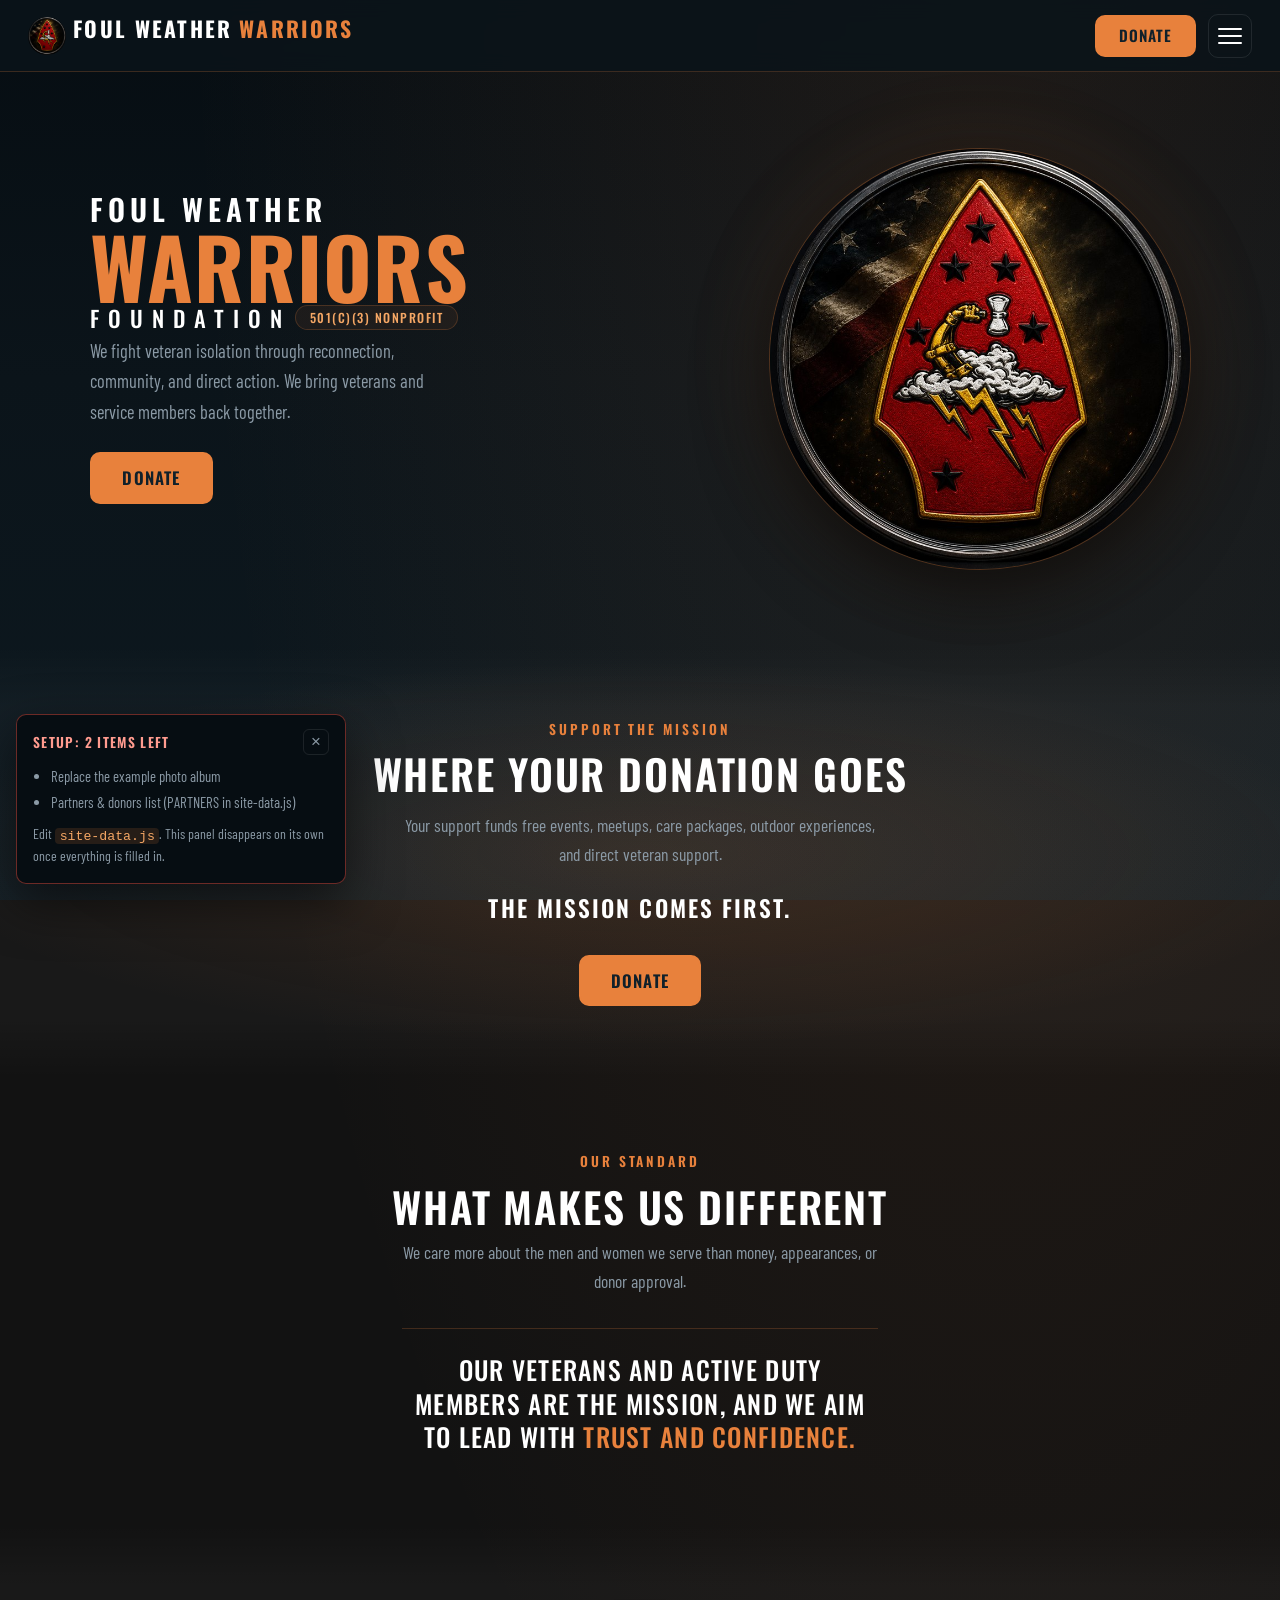
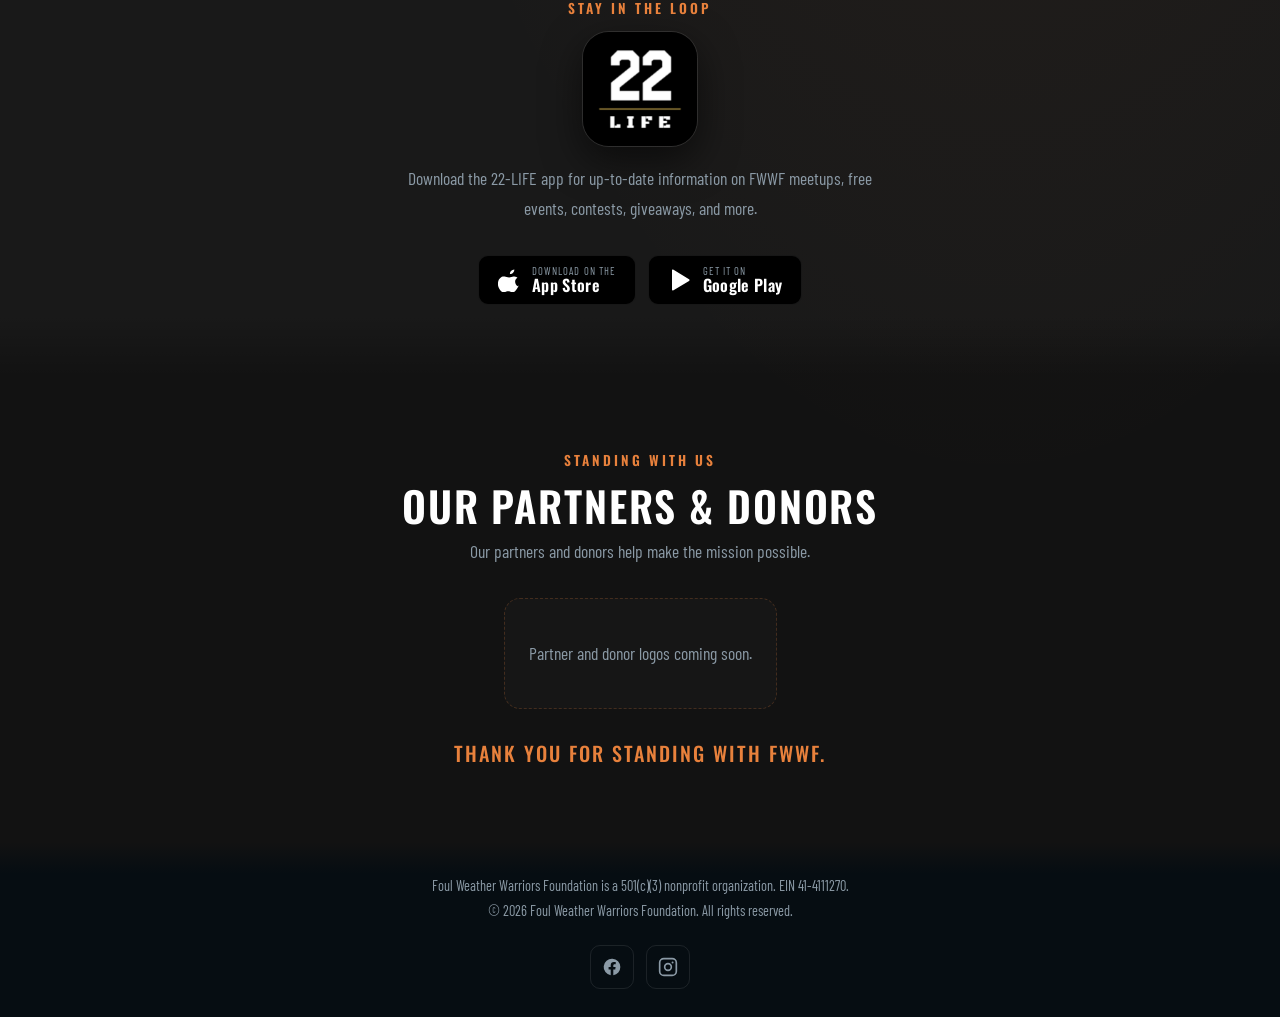
==== index.html @ 405a48e4 "Initial commit: Foul Weather Warriors Foundation website Static site (no build step, no dependencies" ====
<!DOCTYPE html>
<html lang="en">
<head>
<meta charset="utf-8" />
<meta name="viewport" content="width=device-width, initial-scale=1" />
<title>Foul Weather Warriors Foundation — We Fight Isolation</title>
<meta name="description" content="Foul Weather Warriors Foundation is a 501(c)(3) fighting veteran suicide by fighting isolation — reconnection, community, and direct action for veterans and service members." />
<meta name="theme-color" content="#e8813c" />
<link rel="icon" href="images/logo-mark.png" type="image/png" />
<link rel="apple-touch-icon" href="images/logo-mark.png" />

<!-- Social sharing. TODO: replace the URL and image once the domain is live. -->
<meta property="og:type" content="website" />
<meta property="og:site_name" content="Foul Weather Warriors" />
<meta property="og:title" content="Foul Weather Warriors Foundation" />
<meta property="og:description" content="We fight veteran suicide by fighting isolation. Through reconnection, community, and direct action, we bring veterans and service members back together." />
<!-- TODO: once you have a domain, make this an absolute URL
     (e.g. https://yourdomain.org/images/og-card.jpg) — Facebook ignores relative paths -->
<meta property="og:image" content="images/og-card.jpg" />
<meta name="twitter:card" content="summary_large_image" />

<link rel="preconnect" href="https://fonts.googleapis.com" />
<link rel="preconnect" href="https://fonts.gstatic.com" crossorigin />
<link href="https://fonts.googleapis.com/css2?family=Oswald:wght@500;600;700&family=Barlow+Condensed:wght@400;500;600&display=swap" rel="stylesheet" />
<link rel="stylesheet" href="styles.css" />
</head>

<body>
<a class="skip-link" href="#main">Skip to content</a>

<!-- ============================ NAV ============================ -->
<nav class="site-nav">
  <a class="logo" href="index.html">
    <img class="logo-mark" src="images/logo-mark.png" alt="" width="128" height="128" />
    <span class="logo-text"><span>Foul Weather</span> <b>Warriors</b></span>
  </a>
  <div class="nav-right">
    <a class="btn btn-primary" href="#donate" data-donate>Donate</a>
    <button class="hamburger" id="nav-toggle" aria-label="Open menu" aria-expanded="false" aria-controls="drawer">
      <span></span><span></span><span></span>
    </button>
  </div>
</nav>

<!-- ============================ DRAWER ============================ -->
<div class="nav-overlay" id="nav-overlay"></div>

<aside class="drawer" id="drawer" aria-label="Site menu">
  <div class="drawer-head">
    <span>Menu</span>
    <button class="drawer-close" id="drawer-close" aria-label="Close menu">&times;</button>
  </div>

  <nav class="drawer-links" aria-label="Main">
    <a href="index.html" aria-current="page">Home</a>
    <a href="#different">What Makes Us Different</a>
    <a href="gallery.html">Meetup Photos</a>
    <a href="#app">22-LIFE App</a>
    <a href="#partners">Partners</a>
    <a href="#donate">Donate</a>
  </nav>

  <div class="drawer-cta">
    <a class="btn btn-ghost" href="#donate" data-donate>Support the Mission</a>
  </div>

  <div class="drawer-foot">
    <div class="socials" data-socials></div>
  </div>
</aside>

<main id="main">

  <!-- ============================ HERO ============================ -->
  <header class="hero">
    <div class="hero-inner">
      <div class="hero-copy">
        <h1 class="hero-wordmark">
          <span class="hw-top">Foul Weather</span>
          <span class="hw-main">Warriors</span>
          <span class="hw-sub">
            <span class="hw-sub-text">Foundation</span>
            <span class="badge">501(c)(3) Nonprofit</span>
          </span>
        </h1>
        <p class="hero-sub">
          We fight veteran isolation through reconnection, community, and direct action.
          We bring veterans and service members back together.
        </p>
        <div class="hero-actions">
          <a class="btn btn-primary btn-lg" href="#donate" data-donate>Donate</a>
        </div>
      </div>
      <div class="hero-visual hero-visual--logo">
        <img src="images/logo.jpg" alt="Foul Weather Warriors Foundation emblem" width="760" height="760" loading="eager" />
      </div>
    </div>
  </header>



  <!-- ============================ DONATE ============================ -->
  <section class="band band--tint donate-band" id="donate">
    <div class="wrap wrap--narrow center">
      <p class="eyebrow">Support the mission</p>
      <h2 class="section-title">Where your donation goes</h2>
      <p class="section-intro">
        Your support funds free events, meetups, care packages, outdoor experiences,
        and direct veteran support.
      </p>
      <p class="donate-line">The mission comes first.</p>
      <!-- To embed a real donation form (Givebutter, Zeffy, Stripe), paste their
           embed code directly below this comment and keep the button as a fallback.
           The href here is used until CONFIG.donateUrl is set in site-data.js. -->
      <a class="btn btn-primary btn-lg" href="#donate" data-donate>Donate</a>
    </div>
  </section>

  <!-- ============================ WHAT MAKES US DIFFERENT ============================ -->
  <section class="band" id="different">
    <div class="wrap wrap--narrow center">
      <p class="eyebrow">Our standard</p>
      <h2 class="section-title">What makes us different</h2>
      <p class="section-intro">
        We care more about the men and women we serve than money, appearances,
        or donor approval.
      </p>
      <p class="pledge">
        Our veterans and active duty members are the mission, and we aim to lead
        with <em>trust and confidence.</em>
      </p>
    </div>
  </section>




  <!-- ============================ 22-LIFE APP ============================ -->
  <section class="band band--tint" id="app">
    <div class="wrap wrap--narrow center">
      <p class="eyebrow">Stay in the loop</p>
      <!-- The heading is the app icon itself; the alt text keeps it a real
           heading for screen readers and search engines. -->
      <h2 class="section-title app-logo-heading">
        <img src="images/22life-app-icon.png" alt="22-LIFE" width="320" height="320" />
      </h2>
      <p class="section-intro">
        Download the 22-LIFE app for up-to-date information on FWWF meetups, free events,
        contests, giveaways, and more.
      </p>
      <div class="app-badges">
        <a class="app-badge" href="https://apps.apple.com/us/app/id6776245159"
           target="_blank" rel="noopener" aria-label="Download 22-LIFE on the App Store">
          <svg viewBox="0 0 24 24" fill="currentColor" aria-hidden="true"><path d="M16.365 1.43c0 1.14-.417 2.2-1.11 3.02-.836.99-2.2 1.75-3.32 1.66-.13-1.11.42-2.28 1.09-3.02.75-.83 2.06-1.46 3.34-1.66zM20.79 17.2c-.61 1.4-.9 2.02-1.68 3.26-1.09 1.72-2.62 3.86-4.52 3.88-1.69.02-2.12-1.1-4.41-1.09-2.29.01-2.77 1.11-4.46 1.09-1.9-.02-3.35-1.95-4.44-3.67C-1.05 17.5-.35 11.36 2.85 9.4c1.35-.83 2.79-.86 3.85-.86 1.11 0 2.61.94 4.43.94 1.77 0 2.85-.94 4.43-.94.94 0 2.55.11 3.9 1.17-3.42 1.87-2.86 6.75.33 8.49z"/></svg>
          <span><small>Download on the</small><strong>App Store</strong></span>
        </a>
        <a class="app-badge" href="https://play.google.com/store/apps/details?id=com.life22.app"
           target="_blank" rel="noopener" aria-label="Get 22-LIFE on Google Play">
          <svg viewBox="0 0 24 24" fill="currentColor" aria-hidden="true"><path d="M4 2.5v19a1 1 0 0 0 1.53.85l15.5-9.35a1 1 0 0 0 0-1.7L5.53 1.65A1 1 0 0 0 4 2.5z"/></svg>
          <span><small>Get it on</small><strong>Google Play</strong></span>
        </a>
      </div>
    </div>
  </section>

  <!-- ============================ PARTNERS & DONORS ============================ -->
  <section class="band" id="partners">
    <div class="wrap center">
      <p class="eyebrow">Standing with us</p>
      <h2 class="section-title">Our partners &amp; donors</h2>
      <p class="section-intro">
        Our partners and donors help make the mission possible.
      </p>
      <div id="partners-grid" class="partner-grid"></div>
      <p class="partners-thanks">Thank you for standing with FWWF.</p>
    </div>
  </section>




</main>

<!-- ============================ FOOTER ============================ -->
<footer class="site-footer">
  <div class="wrap">
    <p class="footer-legal">
      Foul Weather Warriors Foundation is a 501(c)(3) nonprofit organization. EIN <span data-ein></span>.<br />
      &copy; <span data-year></span> Foul Weather Warriors Foundation. All rights reserved.
    </p>

    <div class="socials" data-socials></div>
  </div>
</footer>


<script src="site-data.js"></script>
<script src="script.js"></script>
</body>
</html>
---- styles.css ----
/* ============================================================================
   FOUL WEATHER WARRIORS
   Single stylesheet for index.html and gallery.html
   ----------------------------------------------------------------------------
   1.  Tokens              8.  Events
   2.  Reset & base        9.  Gallery + lightbox
   3.  Layout utilities    10. Donate
   4.  Buttons             11. Contact
   5.  Nav + drawer        12. Crisis strip
   6.  Hero                13. Footer
   7.  Section bits        14. Responsive + reduced motion
   ========================================================================== */


/* ---------------------------------------------------------------- 1. Tokens */
:root {
  --bg:         #0b141a;   /* storm slate — page base */
  --bg-deep:    #060d12;   /* darkest gradient stop */
  --surface:    #12202a;   /* cards */
  --surface-2:  #0e1a22;   /* alternating section bands */
  --surface-3:  #16262f;   /* raised / hover */

  --accent:     #e8813c;   /* signal orange */
  --accent-lt:  #f5a765;
  --accent-dk:  #b85f22;

  --text:       #ffffff;
  --muted:      #8b9aa6;
  --border:     rgba(232, 129, 60, 0.22);
  --border-soft:rgba(255, 255, 255, 0.09);
  --danger:     #d1483a;

  /* Section tint that fades in and out at its own edges, so a band never
     steps hard against the body gradient behind it. */
  --tint-soft: linear-gradient(180deg,
                 rgba(255, 255, 255, 0)     0%,
                 rgba(255, 255, 255, 0.032) 14%,
                 rgba(255, 255, 255, 0.032) 86%,
                 rgba(255, 255, 255, 0)     100%);

  --radius:     10px;
  --radius-lg:  16px;
  --shadow:     0 18px 50px rgba(0, 0, 0, 0.55);

  --wrap:       1100px;
  --pad-x:      1.5rem;
  --band-y:     clamp(2.75rem, 6vw, 4.5rem);

  --font-display: 'Oswald', 'Arial Narrow', system-ui, sans-serif;
  --font-body:    'Barlow Condensed', 'Segoe UI', system-ui, sans-serif;
}


/* ------------------------------------------------------- 2. Reset and base */
*, *::before, *::after { box-sizing: border-box; }

html {
  scroll-behavior: smooth;
  color-scheme: dark;
  /* keeps anchored sections clear of the sticky nav */
  scroll-padding-top: 5rem;
}

body {
  margin: 0;
  /* sticky footer: short pages still push the footer to the bottom */
  display: flex;
  flex-direction: column;
  min-height: 100vh;
  font-family: var(--font-body);
  font-size: 1.075rem;
  font-weight: 400;
  line-height: 1.65;
  color: var(--text);
  background:
    radial-gradient(ellipse at 78% -8%, rgba(232, 129, 60, 0.11), transparent 58%),
    linear-gradient(180deg, var(--bg-deep) 0%, var(--bg) 42%, #0d1920 100%) fixed;
  -webkit-font-smoothing: antialiased;
}

body.nav-open { overflow: hidden; }

main { flex: 1 0 auto; }

h1, h2, h3, h4 {
  font-family: var(--font-display);
  font-weight: 600;
  text-transform: uppercase;
  line-height: 1.08;
  letter-spacing: 0.03em;
  margin: 0 0 0.75rem;
}

p { margin: 0 0 1rem; }
p:last-child { margin-bottom: 0; }

a { color: var(--accent); text-decoration: none; transition: color 0.18s; }
a:hover { color: var(--accent-lt); }

/* height:auto is required — without it the width/height attributes on <img>
   win over the CSS width and the image renders letterboxed in an oversized box. */
img { max-width: 100%; height: auto; display: block; }

ul { margin: 0; padding: 0; list-style: none; }

:focus-visible {
  outline: 3px solid var(--accent-lt);
  outline-offset: 3px;
  border-radius: 4px;
}

.skip-link {
  position: absolute;
  left: -9999px;
  top: 0;
  z-index: 200;
  padding: 0.7rem 1.2rem;
  background: var(--accent);
  color: #10202a;
  font-family: var(--font-display);
  font-weight: 600;
  text-transform: uppercase;
  letter-spacing: 0.06em;
}
.skip-link:focus { left: 0.5rem; top: 0.5rem; color: #10202a; }

.sr-only {
  position: absolute;
  width: 1px; height: 1px;
  padding: 0; margin: -1px;
  overflow: hidden;
  clip: rect(0 0 0 0);
  white-space: nowrap;
  border: 0;
}


/* -------------------------------------------------- 3. Layout utilities */
.band {
  padding: var(--band-y) var(--pad-x);
}
.band--tint { background: var(--tint-soft); }

.wrap { max-width: var(--wrap); margin: 0 auto; }
.wrap--narrow { max-width: 760px; }

.eyebrow {
  font-family: var(--font-display);
  font-size: 0.85rem;
  font-weight: 600;
  text-transform: uppercase;
  letter-spacing: 0.22em;
  color: var(--accent);
  margin: 0 0 0.7rem;
}

.section-title {
  font-size: clamp(1.75rem, 4vw, 2.6rem);
  letter-spacing: 0.045em;
  margin-bottom: 0.6rem;
}

.section-intro {
  color: var(--muted);
  font-size: 1.1rem;
  max-width: 60ch;
  margin-bottom: 2rem;
}

.center { text-align: center; }
.center .section-intro { margin-left: auto; margin-right: auto; }


.card {
  background: var(--surface);
  border: 1px solid var(--border);
  border-radius: var(--radius-lg);
  padding: 1.7rem;
  transition: transform 0.18s ease, border-color 0.18s ease, background 0.18s ease;
}
.card h3 {
  font-size: 1.25rem;
  letter-spacing: 0.05em;
  color: var(--text);
}
.card p { color: var(--muted); margin: 0; }
.card--lift:hover,
.card--lift:focus-within {
  transform: translateY(-3px);
  border-color: rgba(232, 129, 60, 0.55);
  background: var(--surface-3);
}

/* Visible flag for any unfilled TODO in site-data.js */
.todo-flag {
  display: inline-block;
  padding: 0.1em 0.55em;
  border: 1px dashed var(--danger);
  border-radius: 4px;
  background: rgba(209, 72, 58, 0.14);
  color: #ff9b8f;
  font-family: var(--font-display);
  font-size: 0.8em;
  font-weight: 600;
  letter-spacing: 0.08em;
  text-transform: uppercase;
}


/* -------------------------------------------------------------- 4. Buttons */
.btn {
  display: inline-flex;
  align-items: center;
  justify-content: center;
  gap: 0.5rem;
  padding: 0.62rem 1.35rem;
  border: 2px solid transparent;
  border-radius: var(--radius);
  font-family: var(--font-display);
  font-size: 0.95rem;
  font-weight: 600;
  text-transform: uppercase;
  letter-spacing: 0.07em;
  line-height: 1.2;
  cursor: pointer;
  transition: transform 0.15s, background 0.18s, color 0.18s, border-color 0.18s;
  white-space: nowrap;
}

.btn-primary { background: var(--accent); border-color: var(--accent); color: #10202a; }
.btn-primary:hover { background: var(--accent-lt); border-color: var(--accent-lt); color: #10202a; transform: translateY(-1px); }

.btn-ghost { background: transparent; border-color: var(--accent); color: var(--accent); }
.btn-ghost:hover { background: var(--accent); color: #10202a; transform: translateY(-1px); }

.btn-quiet { background: transparent; border-color: var(--border-soft); color: var(--text); }
.btn-quiet:hover { border-color: var(--accent); color: var(--accent); }

.btn-lg { padding: 0.85rem 1.9rem; font-size: 1.05rem; }


/* -------------------------------------------------------- 5. Nav + drawer */
.site-nav {
  position: sticky;
  top: 0;
  z-index: 60;
  display: flex;
  align-items: center;
  justify-content: space-between;
  gap: 1rem;
  padding: 0.85rem clamp(1rem, 3vw, 1.75rem);
  background: rgba(11, 20, 26, 0.88);
  backdrop-filter: blur(10px);
  -webkit-backdrop-filter: blur(10px);
  border-bottom: 1px solid var(--border);
}

.logo {
  display: flex;
  align-items: baseline;
  gap: 0.45rem;
  min-width: 0;              /* lets the nav shrink instead of overflowing */
  font-family: var(--font-display);
  font-size: clamp(1.05rem, 2.6vw, 1.35rem);
  font-weight: 700;
  text-transform: uppercase;
  letter-spacing: 0.1em;
  line-height: 1.05;
  color: var(--text);
}
.logo:hover { color: var(--text); }
.logo-text { display: flex; align-items: baseline; gap: 0.45rem; min-width: 0; }
.logo-text span { white-space: nowrap; }
.logo b { color: var(--accent); font-weight: 700; white-space: nowrap; }

/* The emblem is a round coin on an opaque dark square — clipping to a circle
   drops the corners so it sits cleanly on the nav bar. */
.logo-mark {
  width: 38px;
  height: 38px;
  flex: none;
  border-radius: 50%;
  align-self: center;
}

.nav-right { display: flex; align-items: center; gap: 0.75rem; flex: none; }

.hamburger {
  display: flex;
  flex-direction: column;
  justify-content: center;
  gap: 5px;
  width: 44px;
  height: 44px;
  padding: 0 9px;
  background: none;
  border: 1px solid var(--border-soft);
  border-radius: var(--radius);
  cursor: pointer;
  transition: border-color 0.18s;
}
.hamburger:hover { border-color: var(--accent); }
.hamburger span {
  display: block;
  width: 100%;
  height: 2px;
  background: var(--text);
  border-radius: 2px;
  transition: transform 0.25s, opacity 0.2s, background 0.2s;
}
.hamburger:hover span { background: var(--accent); }
.hamburger[aria-expanded="true"] span:nth-child(1) { transform: translateY(7px) rotate(45deg); }
.hamburger[aria-expanded="true"] span:nth-child(2) { opacity: 0; }
.hamburger[aria-expanded="true"] span:nth-child(3) { transform: translateY(-7px) rotate(-45deg); }

/* visibility flips instantly on open (0s, no delay) so the panel is focusable
   right away, and is delayed on close so the fade/slide can finish first.
   Transitioning visibility over a duration instead makes .focus() a no-op. */
.nav-overlay {
  position: fixed;
  inset: 0;
  z-index: 90;
  background: rgba(0, 0, 0, 0.6);
  opacity: 0;
  visibility: hidden;
  transition: opacity 0.28s, visibility 0s 0.28s;
}
.nav-overlay.open {
  opacity: 1;
  visibility: visible;
  transition: opacity 0.28s, visibility 0s 0s;
}

.drawer {
  position: fixed;
  top: 0;
  right: 0;
  z-index: 100;
  display: flex;
  flex-direction: column;
  width: min(300px, 84vw);
  height: 100%;
  padding: 1.5rem 1.5rem 2rem;
  background: var(--bg-deep);
  border-left: 1px solid var(--border);
  box-shadow: var(--shadow);
  transform: translateX(100%);
  visibility: hidden;
  transition: transform 0.3s ease, visibility 0s 0.3s;
  overflow-y: auto;
}
.drawer.open {
  transform: translateX(0);
  visibility: visible;
  transition: transform 0.3s ease, visibility 0s 0s;
}

.drawer-head {
  display: flex;
  align-items: center;
  justify-content: space-between;
  padding-bottom: 1.1rem;
  margin-bottom: 1.25rem;
  border-bottom: 1px solid var(--border-soft);
}
.drawer-head span {
  font-family: var(--font-display);
  font-size: 0.8rem;
  font-weight: 600;
  text-transform: uppercase;
  letter-spacing: 0.2em;
  color: var(--muted);
}

.drawer-close {
  width: 36px;
  height: 36px;
  background: none;
  border: 1px solid var(--border-soft);
  border-radius: var(--radius);
  color: var(--text);
  font-size: 1.3rem;
  line-height: 1;
  cursor: pointer;
  transition: border-color 0.18s, color 0.18s;
}
.drawer-close:hover { border-color: var(--accent); color: var(--accent); }

.drawer-links { display: flex; flex-direction: column; gap: 0.15rem; }
.drawer-links a {
  display: block;
  padding: 0.75rem 0.6rem;
  border-radius: var(--radius);
  border-left: 3px solid transparent;
  color: var(--text);
  font-family: var(--font-display);
  font-size: 1.05rem;
  font-weight: 500;
  text-transform: uppercase;
  letter-spacing: 0.09em;
  transition: color 0.18s, background 0.18s, border-color 0.18s, padding-left 0.18s;
}
.drawer-links a:hover {
  color: var(--accent);
  background: rgba(232, 129, 60, 0.08);
  border-left-color: var(--accent);
  padding-left: 0.9rem;
}
.drawer-links a[aria-current="page"] { color: var(--accent); border-left-color: var(--accent); }

.drawer-cta { margin-top: 1.5rem; }
.drawer-cta .btn { width: 100%; }

.drawer-foot { margin-top: auto; padding-top: 1.75rem; }
.drawer-foot .socials { justify-content: flex-start; }


/* ----------------------------------------------------------------- 6. Hero */
.hero { padding: clamp(2.5rem, 6vw, 5rem) var(--pad-x); }

.hero-inner {
  max-width: var(--wrap);
  margin: 0 auto;
  display: grid;
  grid-template-columns: 1.1fr 0.9fr;
  gap: clamp(1.75rem, 4vw, 3.5rem);
  align-items: center;
}

.hero h1 {
  font-size: clamp(2.6rem, 7vw, 4.4rem);
  font-weight: 700;
  letter-spacing: 0.01em;
  margin-bottom: 0.35rem;
}
.hero h1 .accent { color: var(--accent); display: block; }


.hero-sub {
  max-width: 46ch;
  font-size: 1.15rem;
  color: var(--muted);
  margin-bottom: 1.6rem;
}

.hero-actions {
  display: flex;
  flex-wrap: wrap;
  gap: 0.8rem;
  margin-bottom: 1.25rem;
}

.badge {
  flex: none;
  padding: 0.3rem 0.85rem;
  border: 1px solid var(--border);
  border-radius: 999px;
  background: rgba(232, 129, 60, 0.07);
  font-family: var(--font-display);
  font-size: 0.78rem;
  font-weight: 500;
  text-transform: uppercase;
  letter-spacing: 0.12em;
  color: var(--accent-lt);
}

.hero-visual img {
  width: 100%;
  max-width: 460px;
  margin-left: auto;
  border-radius: var(--radius-lg);
  border: 1px solid var(--border);
  box-shadow: var(--shadow);
}

/* Emblem variant: no card framing — clip the coin to a circle and float it on
   a soft glow so it reads as a mark rather than a photo in a box. */
.hero-visual--logo img {
  max-width: 420px;
  border-radius: 50%;
  border: none;
  box-shadow:
    0 0 0 1px rgba(232, 129, 60, 0.28),
    0 24px 70px rgba(0, 0, 0, 0.65),
    0 0 90px rgba(232, 129, 60, 0.12);
}


/* -------------------------------------------------------- 7. Section bits */




.empty-state {
  padding: 2.5rem 1.5rem;
  border: 1px dashed var(--border);
  border-radius: var(--radius-lg);
  background: rgba(255, 255, 255, 0.02);
  text-align: center;
  color: var(--muted);
  font-size: 1.1rem;
}


/* ---------------------------------------------------- 9. Gallery + lightbox */

/* Album section on gallery.html */
.album { margin-bottom: clamp(2.5rem, 5vw, 3.75rem); }
.album:last-child { margin-bottom: 0; }

.album-head {
  display: flex;
  flex-wrap: wrap;
  align-items: baseline;
  gap: 0.6rem 1rem;
  padding-bottom: 0.75rem;
  margin-bottom: 1.25rem;
  border-bottom: 1px solid var(--border-soft);
}
.album-head h2 { margin: 0; font-size: clamp(1.35rem, 3vw, 1.85rem); }
.album-meta {
  font-family: var(--font-display);
  font-size: 0.85rem;
  font-weight: 500;
  text-transform: uppercase;
  letter-spacing: 0.13em;
  color: var(--muted);
}
.album-blurb { color: var(--muted); margin: -0.5rem 0 1.25rem; max-width: 66ch; }

.photo-grid {
  display: grid;
  grid-template-columns: repeat(auto-fit, minmax(200px, 300px));
  justify-content: center;
  gap: 0.75rem;
}
.photo-grid .shot { aspect-ratio: 4 / 3; }

/* A single clickable thumbnail */
.shot {
  position: relative;
  display: block;
  width: 100%;
  padding: 0;
  overflow: hidden;
  border: 1px solid var(--border-soft);
  border-radius: var(--radius);
  background: var(--surface-2);
  cursor: zoom-in;
  transition: transform 0.18s, border-color 0.18s;
}
.shot img { width: 100%; height: 100%; object-fit: cover; transition: transform 0.35s, opacity 0.18s; }
.shot:hover { transform: translateY(-3px); border-color: var(--accent); }
.shot:hover img { transform: scale(1.05); opacity: 0.9; }

/* Lightbox */
.lightbox {
  position: fixed;
  inset: 0;
  z-index: 120;
  display: flex;
  align-items: center;
  justify-content: center;
  padding: clamp(1rem, 4vw, 3rem);
  background: rgba(4, 9, 12, 0.94);
  backdrop-filter: blur(6px);
  -webkit-backdrop-filter: blur(6px);
  opacity: 0;
  visibility: hidden;
  transition: opacity 0.25s, visibility 0s 0.25s;
}
.lightbox.open {
  opacity: 1;
  visibility: visible;
  transition: opacity 0.25s, visibility 0s 0s;
}

.lightbox figure {
  margin: 0;
  max-width: 100%;
  max-height: 100%;
  display: flex;
  flex-direction: column;
  align-items: center;
  gap: 0.85rem;
}
.lightbox img {
  max-width: 100%;
  max-height: 76vh;
  width: auto;
  border-radius: var(--radius);
  border: 1px solid var(--border);
  box-shadow: var(--shadow);
}
.lightbox figcaption {
  font-family: var(--font-display);
  font-size: 0.9rem;
  font-weight: 500;
  text-transform: uppercase;
  letter-spacing: 0.13em;
  color: var(--muted);
  text-align: center;
}

.lb-btn {
  position: absolute;
  display: flex;
  align-items: center;
  justify-content: center;
  width: 48px;
  height: 48px;
  background: rgba(11, 20, 26, 0.85);
  border: 1px solid var(--border);
  border-radius: 50%;
  color: var(--text);
  font-size: 1.35rem;
  line-height: 1;
  cursor: pointer;
  transition: background 0.18s, color 0.18s, border-color 0.18s;
}
.lb-btn:hover { background: var(--accent); border-color: var(--accent); color: #10202a; }
.lb-close { top: clamp(0.75rem, 3vw, 1.75rem); right: clamp(0.75rem, 3vw, 1.75rem); }
.lb-prev  { left:  clamp(0.5rem, 2vw, 1.5rem); top: 50%; transform: translateY(-50%); }
.lb-next  { right: clamp(0.5rem, 2vw, 1.5rem); top: 50%; transform: translateY(-50%); }
.lb-prev:hover, .lb-next:hover { transform: translateY(-50%); }


/* --------------------------------------------------------------- 10. Donate */
.donate-band {
  /* the glow is centred inside the band, not pinned to its top edge, so it
     falls off before it reaches the boundary instead of starting hard */
  background:
    radial-gradient(ellipse 78% 62% at 50% 48%, rgba(232, 129, 60, 0.13), transparent 72%),
    var(--tint-soft);
}
.donate-band .section-title { margin-bottom: 0.9rem; }


/* -------------------------------------------------------------- 11. Contact */

.socials { display: flex; justify-content: center; gap: 0.7rem; }
.socials a {
  display: flex;
  align-items: center;
  justify-content: center;
  width: 44px;
  height: 44px;
  border: 1px solid var(--border-soft);
  border-radius: var(--radius);
  color: var(--muted);
  transition: color 0.18s, border-color 0.18s, transform 0.18s, background 0.18s;
}
.socials a:hover {
  color: #10202a;
  background: var(--accent);
  border-color: var(--accent);
  transform: translateY(-2px);
}
.socials svg { width: 20px; height: 20px; }




/* --------------------------------------------------------------- 13. Footer */
.site-footer {
  padding: 2rem var(--pad-x) 1.75rem;
  /* fades into the darker footer instead of starting on a hard edge */
  background: linear-gradient(180deg, rgba(6, 13, 18, 0) 0%, var(--bg-deep) 18%);
  text-align: center;
}



.footer-legal {
  font-size: 0.9rem;
  color: var(--muted);
  line-height: 1.7;
}


/* ------------------------------------------------ 13b. Setup checklist panel
   Only rendered while site-data.js still contains TODO values. It removes
   itself automatically once everything is filled in. */
.setup-panel {
  position: fixed;
  left: 1rem;
  bottom: 1rem;
  z-index: 140;
  width: min(330px, calc(100vw - 2rem));
  max-height: 60vh;
  overflow-y: auto;
  padding: 0.9rem 1rem 1rem;
  background: var(--bg-deep);
  border: 1px solid rgba(209, 72, 58, 0.5);
  border-radius: var(--radius);
  box-shadow: var(--shadow);
  font-size: 0.92rem;
  line-height: 1.5;
}
.setup-head {
  display: flex;
  align-items: center;
  justify-content: space-between;
  gap: 0.75rem;
  margin-bottom: 0.6rem;
}
.setup-head strong {
  font-family: var(--font-display);
  font-size: 0.85rem;
  font-weight: 600;
  text-transform: uppercase;
  letter-spacing: 0.1em;
  color: #ff9b8f;
}
.setup-close {
  flex: none;
  width: 26px; height: 26px;
  background: none;
  border: 1px solid var(--border-soft);
  border-radius: 6px;
  color: var(--muted);
  font-size: 1.05rem;
  line-height: 1;
  cursor: pointer;
}
.setup-close:hover { color: var(--text); border-color: var(--accent); }

.setup-panel ul {
  list-style: disc;
  padding-left: 1.1rem;
  margin: 0 0 0.7rem;
  color: var(--muted);
}
.setup-panel li { margin-bottom: 0.25rem; }
.setup-panel p { margin: 0; color: var(--muted); font-size: 0.87rem; }
.setup-panel code {
  padding: 0.05em 0.35em;
  border-radius: 4px;
  background: rgba(232, 129, 60, 0.14);
  color: var(--accent-lt);
  font-size: 0.95em;
}

@media (max-width: 560px) {
  .setup-panel { left: 0.5rem; right: 0.5rem; bottom: 0.5rem; width: auto; max-height: 45vh; }
}


/* ------------------------------------- 14. Responsive + motion preferences */
@media (max-width: 860px) {
  .hero-inner {
    grid-template-columns: 1fr;
    text-align: center;
  }
  .hero-sub { margin-left: auto; margin-right: auto; }
  .hero-actions { justify-content: center; }
  .hero-wordmark { align-items: center; }
  .hw-sub { justify-content: center; }
  .hero-visual { order: -1; }
  .hero-visual img { max-width: 380px; margin: 0 auto; }
  .story-quote { text-align: left; }
}

@media (max-width: 560px) {
  body { font-size: 1.03rem; }

  /* stack the wordmark so the nav never forces the page wider than the screen */
  .logo { flex-direction: column; align-items: flex-start; gap: 0; font-size: 1rem; }

  .nav-right .btn { padding: 0.55rem 0.95rem; font-size: 0.85rem; }
  .hero-actions .btn { width: 100%; }
  .photo-grid  { grid-template-columns: repeat(auto-fit, minmax(140px, 180px)); }
  .lb-prev, .lb-next { width: 42px; height: 42px; }
}

@media (prefers-reduced-motion: reduce) {
  html { scroll-behavior: auto; }
  *, *::before, *::after {
    animation-duration: 0.01ms !important;
    animation-iteration-count: 1 !important;
    transition-duration: 0.01ms !important;
  }
  .card--lift:hover, .shot:hover, .btn:hover { transform: none; }
  .shot:hover img { transform: none; }
}




/* ------------------------------------- 16. Founder-spec sections (Aug 2026) */

/* Hero wordmark. Stacked the way the organization's own patch and merch set it:
   FOUL WEATHER over a large WARRIORS over a wide-tracked FOUNDATION. */
.hero-wordmark {
  display: flex;
  flex-direction: column;
  margin: 0 0 1.2rem;
  text-transform: uppercase;
  letter-spacing: normal;
}
.hw-top {
  font-size: clamp(1.05rem, 3.1vw, 1.85rem);
  font-weight: 600;
  letter-spacing: 0.17em;
  color: var(--text);
}
.hw-main {
  font-size: clamp(2.9rem, 8.6vw, 5.2rem);
  font-weight: 700;
  line-height: 0.95;
  letter-spacing: 0.015em;
  color: var(--accent);
}
.hw-sub {
  display: flex;
  align-items: center;
  flex-wrap: wrap;
  gap: 0.5rem 0.85rem;
  font-weight: 500;
  color: var(--text);
}
.hw-sub-text {
  font-size: clamp(0.92rem, 2.3vw, 1.4rem);
  /* wide tracking to match the width of WARRIORS above it; the negative
     margin cancels the trailing space letter-spacing adds after the
     last letter, so the badge sits at the right distance */
  letter-spacing: 0.4em;
  margin-right: -0.4em;
}

/* "The mission comes first." */
.donate-line {
  font-family: var(--font-display);
  font-size: clamp(1.1rem, 2.6vw, 1.45rem);
  font-weight: 600;
  text-transform: uppercase;
  letter-spacing: 0.09em;
  color: var(--text);
  margin: -0.75rem 0 1.75rem;
}

/* "What makes us different" closing statement */
.pledge {
  max-width: 34ch;
  margin: 0 auto;
  padding-top: 1.5rem;
  border-top: 1px solid var(--border);
  font-family: var(--font-display);
  font-size: clamp(1.15rem, 2.8vw, 1.6rem);
  font-weight: 500;
  text-transform: uppercase;
  letter-spacing: 0.05em;
  line-height: 1.3;
  color: var(--text);
}
.pledge em { color: var(--accent); font-style: normal; }

/* App store badges */
.app-badges {
  display: flex;
  flex-wrap: wrap;
  justify-content: center;
  gap: 0.75rem;
}
.app-badge {
  display: inline-flex;
  align-items: center;
  gap: 0.65rem;
  padding: 0.6rem 1.2rem;
  border: 1px solid var(--border-soft);
  border-radius: var(--radius);
  background: #000;
  color: var(--text);
  transition: border-color 0.18s, transform 0.18s;
}
.app-badge:hover { border-color: var(--accent); color: var(--text); transform: translateY(-2px); }
.app-badge svg { width: 24px; height: 24px; flex: none; }
.app-badge span { display: flex; flex-direction: column; line-height: 1.1; text-align: left; }
.app-badge small {
  font-size: 0.66rem;
  text-transform: uppercase;
  letter-spacing: 0.1em;
  color: var(--muted);
}
.app-badge strong {
  font-family: var(--font-display);
  font-size: 1.02rem;
  font-weight: 600;
  letter-spacing: 0.02em;
}

/* Partners & donors */
.partner-grid {
  display: flex;
  flex-wrap: wrap;
  justify-content: center;
  gap: 0.9rem;
  margin-bottom: 1.75rem;
}
.partner {
  display: flex;
  align-items: center;
  justify-content: center;
  min-height: 84px;
  padding: 1rem 1.5rem;
  border: 1px solid var(--border-soft);
  border-radius: var(--radius);
  background: rgba(255, 255, 255, 0.03);
  color: var(--text);
  font-family: var(--font-display);
  font-size: 1.02rem;
  font-weight: 500;
  text-transform: uppercase;
  letter-spacing: 0.07em;
  transition: border-color 0.18s, transform 0.18s, background 0.18s;
}
a.partner:hover {
  border-color: var(--accent);
  background: rgba(232, 129, 60, 0.07);
  color: var(--text);
  transform: translateY(-3px);
}
.partner img { max-height: 52px; width: auto; }

.partners-thanks {
  font-family: var(--font-display);
  font-size: clamp(1rem, 2.4vw, 1.25rem);
  font-weight: 500;
  text-transform: uppercase;
  letter-spacing: 0.1em;
  color: var(--accent);
  margin: 0;
}

/* The 22-LIFE heading is the app icon. Rounded like an app icon on a home
   screen, which reads as deliberate rather than as a stray black square. */
.app-logo-heading { margin: 0 0 1.1rem; }
.app-logo-heading img {
  width: clamp(88px, 20vw, 116px);
  height: auto;
  margin: 0 auto;
  border-radius: 23%;
  border: 1px solid var(--border-soft);
  box-shadow: 0 14px 38px rgba(0, 0, 0, 0.55);
}

/* Social icons sit below the copyright line in the footer */
.site-footer .socials { margin-top: 1.35rem; }
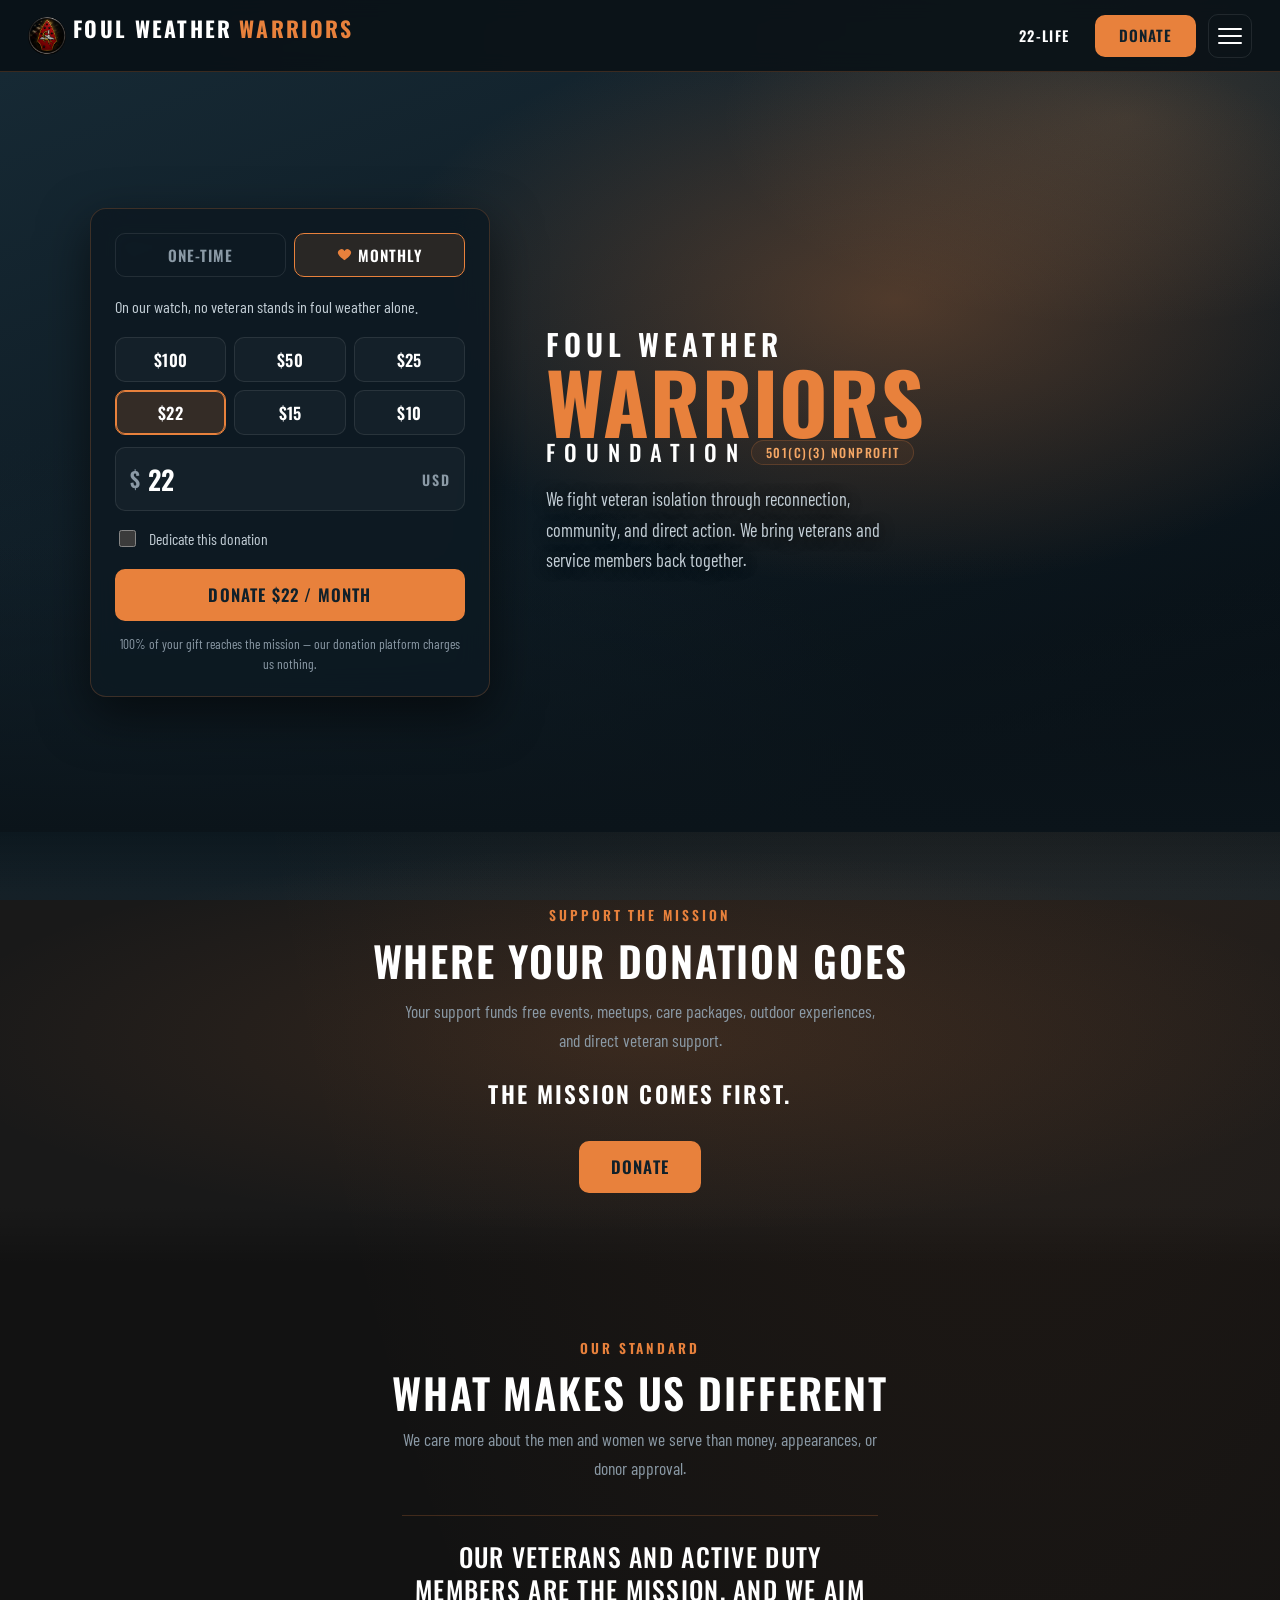
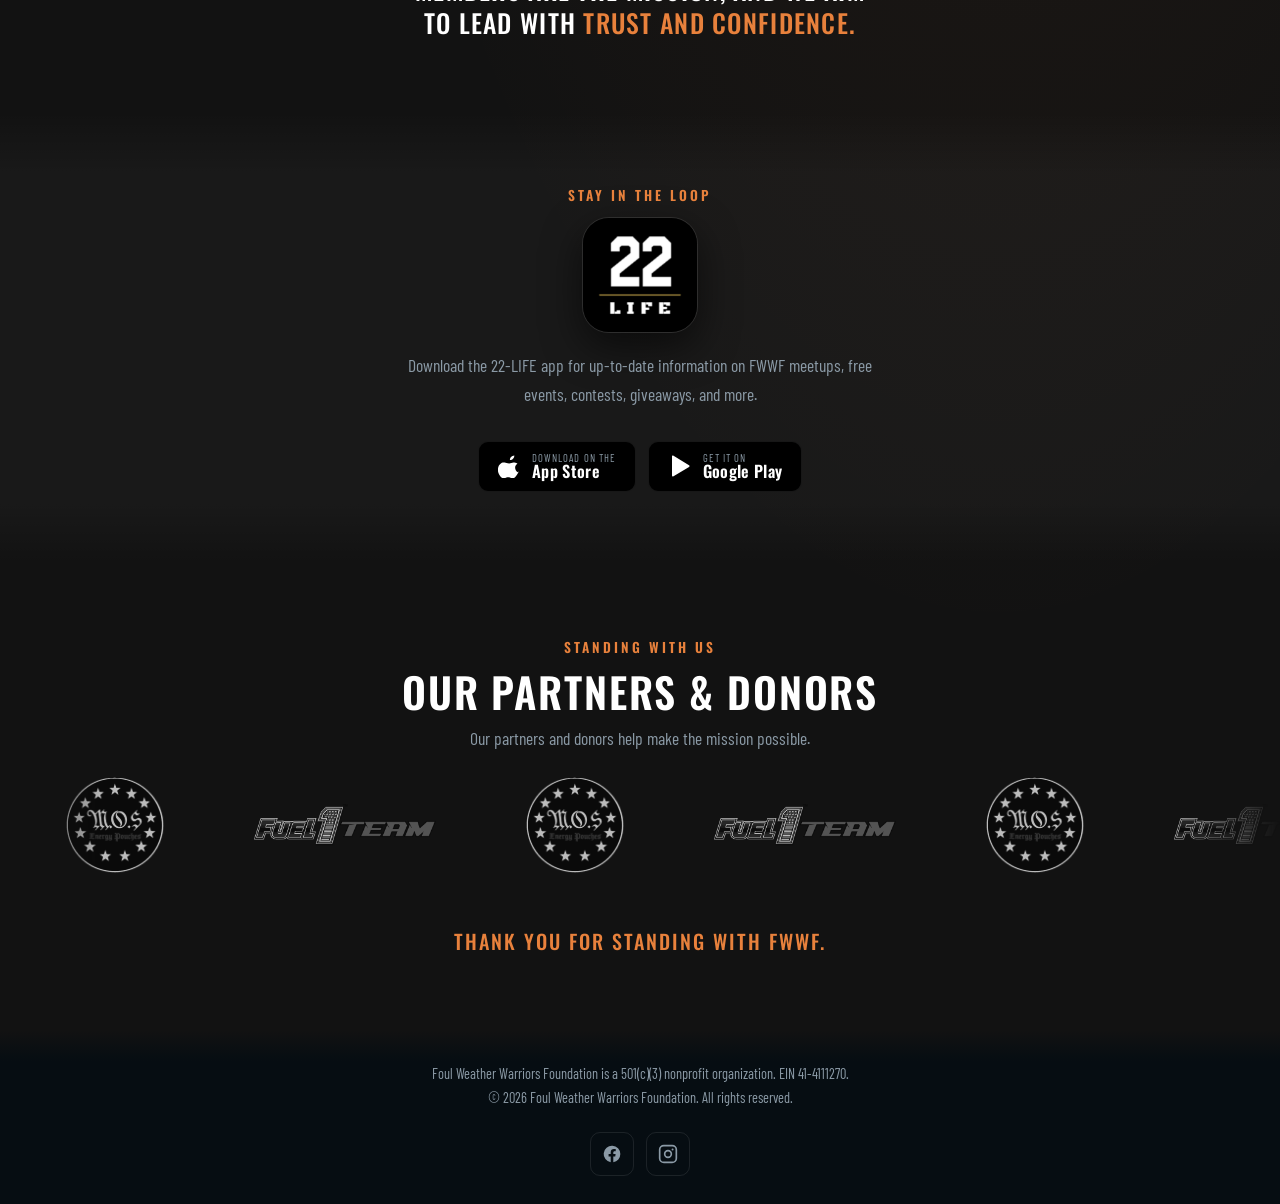
==== commit c81dc49d: "Mirror Folds of Honor layout: donation panel, partner belt, Zeffy window - Hero: full-bleed backdrop" ====
--- a/index.html
+++ b/index.html
@@ -35,7 +35,13 @@
     <span class="logo-text"><span>Foul Weather</span> <b>Warriors</b></span>
   </a>
   <div class="nav-right">
-    <a class="btn btn-primary" href="#donate" data-donate>Donate</a>
+    <nav class="nav-links" aria-label="Primary">
+      <!-- PARKED: photo gallery. Uncomment this line and the one in the
+           drawer below once there are photos to show. See README. -->
+      <!-- <a href="gallery.html">Meetups</a> -->
+      <a href="#app">22-LIFE</a>
+    </nav>
+    <a class="btn btn-primary nav-donate" href="#donate" data-donate>Donate</a>
     <button class="hamburger" id="nav-toggle" aria-label="Open menu" aria-expanded="false" aria-controls="drawer">
       <span></span><span></span><span></span>
     </button>
@@ -53,11 +59,11 @@
 
   <nav class="drawer-links" aria-label="Main">
     <a href="index.html" aria-current="page">Home</a>
-    <a href="#different">What Makes Us Different</a>
-    <a href="gallery.html">Meetup Photos</a>
+    <!-- Becomes a real link once CONFIG.apparelUrl is filled in (site-data.js).
+         Until then it shows with a "Soon" tag. -->
+    <a data-apparel>Apparel</a>
+    <!-- <a href="gallery.html">Meetup Photos</a> -->   <!-- PARKED: see README -->
     <a href="#app">22-LIFE App</a>
-    <a href="#partners">Partners</a>
-    <a href="#donate">Donate</a>
   </nav>
 
   <div class="drawer-cta">
@@ -72,8 +78,66 @@
 <main id="main">
 
   <!-- ============================ HERO ============================ -->
-  <header class="hero">
+  <!-- The backdrop photo is set from CONFIG.heroImage in site-data.js.
+       Leave that empty and the storm gradient below shows through instead. -->
+  <header class="hero" id="top">
+    <div class="hero-bg" data-hero-bg aria-hidden="true"></div>
     <div class="hero-inner">
+
+      <!-- ---------- DONATION PANEL ---------- -->
+      <!-- The amounts come from DONATION in site-data.js. Picking one here
+           opens the real Zeffy form in a window on top of the page. -->
+      <form class="give" id="give" novalidate>
+        <h2 class="sr-only">Make a donation</h2>
+
+        <div class="give-tabs" role="tablist" aria-label="Donation frequency">
+          <button type="button" class="give-tab" role="tab" data-freq="once"
+                  id="give-tab-once" aria-selected="false" aria-controls="give-body">
+            One-time
+          </button>
+          <button type="button" class="give-tab" role="tab" data-freq="monthly"
+                  id="give-tab-monthly" aria-selected="false" aria-controls="give-body">
+            <svg class="give-heart" viewBox="0 0 24 24" fill="currentColor" aria-hidden="true"><path d="M12 21s-7.5-4.6-9.6-9A5.3 5.3 0 0 1 12 6.3 5.3 5.3 0 0 1 21.6 12c-2.1 4.4-9.6 9-9.6 9z"/></svg>
+            Monthly
+          </button>
+        </div>
+
+        <div class="give-body" id="give-body" role="tabpanel">
+          <p class="give-pitch" data-give-pitch></p>
+
+          <div class="give-amounts" data-give-amounts role="group" aria-label="Suggested amounts"></div>
+
+          <div class="give-custom">
+            <span class="give-cur" aria-hidden="true">$</span>
+            <label class="sr-only" for="give-amount">Donation amount in US dollars</label>
+            <input class="give-input" id="give-amount" name="amount" type="number"
+                   inputmode="decimal" min="1" step="1" autocomplete="off" />
+            <span class="give-usd">USD</span>
+          </div>
+
+          <label class="give-check">
+            <input type="checkbox" id="give-dedicate" />
+            <span>Dedicate this donation</span>
+          </label>
+
+          <div class="give-dedication" id="give-dedication" hidden>
+            <label class="sr-only" for="give-honoree">Who is this donation in honor of?</label>
+            <input class="give-input give-input--text" id="give-honoree" type="text"
+                   maxlength="80" placeholder="In honor of&hellip;" autocomplete="off" />
+            <p class="give-hint">You&rsquo;ll be able to add this on the next screen.</p>
+          </div>
+
+          <button class="btn btn-primary btn-lg give-submit" type="submit">
+            <span data-give-cta>Donate</span>
+          </button>
+
+          <p class="give-note">
+            100% of your gift reaches the mission &mdash; our donation platform charges us nothing.
+          </p>
+        </div>
+      </form>
+
+      <!-- ---------- WORDMARK ---------- -->
       <div class="hero-copy">
         <h1 class="hero-wordmark">
           <span class="hw-top">Foul Weather</span>
@@ -87,17 +151,23 @@
           We fight veteran isolation through reconnection, community, and direct action.
           We bring veterans and service members back together.
         </p>
-        <div class="hero-actions">
-          <a class="btn btn-primary btn-lg" href="#donate" data-donate>Donate</a>
-        </div>
       </div>
-      <div class="hero-visual hero-visual--logo">
-        <img src="images/logo.jpg" alt="Foul Weather Warriors Foundation emblem" width="760" height="760" loading="eager" />
-      </div>
+
     </div>
   </header>
 
 
+
+  <!-- ============================ IMPACT ============================ -->
+  <!-- Hidden until you add numbers to IMPACT in site-data.js. -->
+  <section class="band impact-band" id="impact" hidden>
+    <div class="wrap center">
+      <p class="eyebrow">Be their yes</p>
+      <h2 class="section-title">The mission by the numbers</h2>
+      <div class="stat-row" data-impact></div>
+      <a class="btn btn-primary btn-lg" href="#donate" data-donate>Donate</a>
+    </div>
+  </section>
 
   <!-- ============================ DONATE ============================ -->
   <section class="band band--tint donate-band" id="donate">
@@ -171,7 +241,15 @@
       <p class="section-intro">
         Our partners and donors help make the mission possible.
       </p>
-      <div id="partners-grid" class="partner-grid"></div>
+    </div>
+
+    <!-- Full-bleed logo belt. The strip scrolls on its own and pauses when
+         you point at it. Add or remove partners in site-data.js. -->
+    <div class="marquee" id="partners-marquee">
+      <div class="marquee-track" data-marquee-track></div>
+    </div>
+
+    <div class="wrap center">
       <p class="partners-thanks">Thank you for standing with FWWF.</p>
     </div>
   </section>
@@ -194,6 +272,23 @@
 </footer>
 
 
+<!-- ============================ DONATION WINDOW ============================ -->
+<!-- The real donation form, loaded in place so nobody leaves the site.
+     It only loads once somebody actually opens it. -->
+<div class="give-modal" id="give-modal" hidden>
+  <div class="give-modal-panel" role="dialog" aria-modal="true" aria-labelledby="give-modal-title">
+    <div class="give-modal-head">
+      <h2 class="give-modal-title" id="give-modal-title">Complete your donation</h2>
+      <button class="give-modal-close" id="give-modal-close" type="button" aria-label="Close donation window">&times;</button>
+    </div>
+    <p class="give-modal-recap" data-give-recap></p>
+    <div class="give-modal-frame" id="give-modal-frame"></div>
+    <p class="give-modal-foot">
+      <a href="#" data-donate-raw target="_blank" rel="noopener">Form not loading? Open it in a new tab.</a>
+    </p>
+  </div>
+</div>
+
 <script src="site-data.js"></script>
 <script src="script.js"></script>
 </body>
--- a/styles.css
+++ b/styles.css
@@ -416,38 +416,79 @@
 
 
 /* ----------------------------------------------------------------- 6. Hero */
-.hero { padding: clamp(2.5rem, 6vw, 5rem) var(--pad-x); }
+/* Full-bleed panel: a photo (or the storm gradient) fills the top of the page
+   and the donation card sits on top of it, left-aligned. */
+.hero {
+  position: relative;
+  isolation: isolate;
+  display: flex;
+  align-items: center;
+  min-height: min(760px, calc(100svh - 4.5rem));
+  padding: clamp(2.5rem, 6vw, 4.5rem) var(--pad-x);
+  overflow: hidden;
+}
+
+/* The backdrop and its scrim. CONFIG.heroImage sets background-image on this
+   element; with no photo set, the gradients below stand on their own. */
+.hero-bg {
+  position: absolute;
+  inset: 0;
+  z-index: -2;
+  background-color: var(--bg-deep);
+  background-position: center 28%;
+  background-size: cover;
+  background-repeat: no-repeat;
+}
+
+/* No photo yet: a storm sky with the accent breaking through on the right,
+   so the hero reads as finished rather than as a missing image. */
+.hero-bg:not(.has-photo) {
+  background-image:
+    radial-gradient(ellipse 58% 54% at 70% 30%, rgba(232, 129, 60, 0.30), transparent 70%),
+    radial-gradient(ellipse 44% 38% at 88% 6%,  rgba(245, 167, 101, 0.17), transparent 72%),
+    radial-gradient(ellipse 85% 65% at 10% 94%, rgba(18, 34, 44, 0.92), transparent 72%),
+    linear-gradient(160deg, #162934 0%, #101e27 38%, var(--bg-deep) 100%);
+}
+
+/* Darkens the photo from the left so the card keeps its contrast no matter
+   what gets dropped in. The second layer lifts the bottom edge into the page. */
+.hero-bg::after {
+  content: "";
+  position: absolute;
+  inset: 0;
+  background:
+    linear-gradient(90deg, rgba(6, 13, 18, 0.93) 0%, rgba(6, 13, 18, 0.78) 34%,
+                           rgba(6, 13, 18, 0.30) 64%, rgba(6, 13, 18, 0.18) 100%),
+    linear-gradient(180deg, rgba(6, 13, 18, 0.55) 0%, transparent 28%,
+                            transparent 62%, var(--bg) 100%);
+}
+/* With no photo the side scrim would only mud up the gradient. */
+/* With no photo there is nothing to darken for legibility — only the bottom
+   edge needs to fall away into the page. */
+.hero-bg:not(.has-photo)::after {
+  background: linear-gradient(180deg, transparent 0%, transparent 62%, var(--bg) 100%);
+}
 
 .hero-inner {
+  position: relative;
+  z-index: 1;
+  width: 100%;
   max-width: var(--wrap);
   margin: 0 auto;
   display: grid;
-  grid-template-columns: 1.1fr 0.9fr;
-  gap: clamp(1.75rem, 4vw, 3.5rem);
-  align-items: center;
-}
-
-.hero h1 {
-  font-size: clamp(2.6rem, 7vw, 4.4rem);
-  font-weight: 700;
-  letter-spacing: 0.01em;
-  margin-bottom: 0.35rem;
-}
-.hero h1 .accent { color: var(--accent); display: block; }
-
+  grid-template-columns: minmax(320px, 400px) 1fr;
+  gap: clamp(1.75rem, 5vw, 3.5rem);
+  align-items: center;
+}
+
+.hero-copy { min-width: 0; }
 
 .hero-sub {
   max-width: 46ch;
   font-size: 1.15rem;
-  color: var(--muted);
-  margin-bottom: 1.6rem;
-}
-
-.hero-actions {
-  display: flex;
-  flex-wrap: wrap;
-  gap: 0.8rem;
-  margin-bottom: 1.25rem;
+  color: #c3ced6;
+  margin-bottom: 0;
+  text-shadow: 0 1px 14px rgba(0, 0, 0, 0.7);
 }
 
 .badge {
@@ -462,27 +503,6 @@
   text-transform: uppercase;
   letter-spacing: 0.12em;
   color: var(--accent-lt);
-}
-
-.hero-visual img {
-  width: 100%;
-  max-width: 460px;
-  margin-left: auto;
-  border-radius: var(--radius-lg);
-  border: 1px solid var(--border);
-  box-shadow: var(--shadow);
-}
-
-/* Emblem variant: no card framing — clip the coin to a circle and float it on
-   a soft glow so it reads as a mark rather than a photo in a box. */
-.hero-visual--logo img {
-  max-width: 420px;
-  border-radius: 50%;
-  border: none;
-  box-shadow:
-    0 0 0 1px rgba(232, 129, 60, 0.28),
-    0 24px 70px rgba(0, 0, 0, 0.65),
-    0 0 90px rgba(232, 129, 60, 0.12);
 }
 
 
@@ -747,18 +767,28 @@
 
 
 /* ------------------------------------- 14. Responsive + motion preferences */
-@media (max-width: 860px) {
+@media (max-width: 980px) {
+  /* Wordmark first, donation card under it — the headline should land before
+     the ask on a phone. */
+  .hero {
+    min-height: 0;
+    align-items: flex-start;
+  }
   .hero-inner {
     grid-template-columns: 1fr;
+    justify-items: center;
     text-align: center;
   }
+  .hero-copy { order: -1; }
+  .give { width: 100%; max-width: 440px; text-align: left; }
   .hero-sub { margin-left: auto; margin-right: auto; }
-  .hero-actions { justify-content: center; }
   .hero-wordmark { align-items: center; }
   .hw-sub { justify-content: center; }
-  .hero-visual { order: -1; }
-  .hero-visual img { max-width: 380px; margin: 0 auto; }
   .story-quote { text-align: left; }
+  .hero-bg::after {
+    background: linear-gradient(180deg, rgba(6, 13, 18, 0.72) 0%, rgba(6, 13, 18, 0.82) 45%,
+                                        var(--bg) 100%);
+  }
 }
 
 @media (max-width: 560px) {
@@ -899,28 +929,52 @@
 }
 .partner {
   display: flex;
+  flex-direction: column;
   align-items: center;
   justify-content: center;
-  min-height: 84px;
-  padding: 1rem 1.5rem;
+  gap: 0.9rem;
+  min-width: 240px;
+  padding: 1.5rem 1.75rem;
   border: 1px solid var(--border-soft);
   border-radius: var(--radius);
   background: rgba(255, 255, 255, 0.03);
   color: var(--text);
+  transition: border-color 0.18s, transform 0.18s, background 0.18s;
+}
+.partner:hover {
+  border-color: var(--accent);
+  background: rgba(232, 129, 60, 0.07);
+  transform: translateY(-3px);
+}
+
+/* Partner logos vary wildly in aspect ratio (M.O.S is square, Fuel 1 Team is
+   4.35:1). A fixed box with object-fit keeps every logo the same visual
+   footprint instead of the wide ones dwarfing the square ones. */
+.partner-logo {
+  width: 100%;
+  max-width: 200px;
+  height: 104px;
+  object-fit: contain;
+}
+
+/* fallback when a partner has no logo file */
+.partner-name {
   font-family: var(--font-display);
   font-size: 1.02rem;
   font-weight: 500;
   text-transform: uppercase;
   letter-spacing: 0.07em;
-  transition: border-color 0.18s, transform 0.18s, background 0.18s;
-}
-a.partner:hover {
-  border-color: var(--accent);
-  background: rgba(232, 129, 60, 0.07);
-  color: var(--text);
-  transform: translateY(-3px);
-}
-.partner img { max-height: 52px; width: auto; }
+}
+
+.partner-link {
+  font-family: var(--font-display);
+  font-size: 0.85rem;
+  font-weight: 600;
+  text-transform: uppercase;
+  letter-spacing: 0.16em;
+  color: var(--accent);
+}
+.partner-link:hover { color: var(--accent-lt); text-decoration: underline; }
 
 .partners-thanks {
   font-family: var(--font-display);
@@ -946,3 +1000,453 @@
 
 /* Social icons sit below the copyright line in the footer */
 .site-footer .socials { margin-top: 1.35rem; }
+
+
+/* ============================================================================
+   17. Donation panel, partner belt, and donation window  (Sept 2026)
+   ========================================================================== */
+
+/* ------------------------------------------------- 17a. Nav links */
+.nav-links {
+  display: flex;
+  align-items: center;
+  gap: 0.35rem;
+}
+.nav-links a {
+  padding: 0.5rem 0.85rem;
+  border-radius: var(--radius);
+  font-family: var(--font-display);
+  font-size: 0.9rem;
+  font-weight: 600;
+  text-transform: uppercase;
+  letter-spacing: 0.1em;
+  color: var(--text);
+  transition: color 0.18s, background 0.18s;
+}
+.nav-links a:hover { color: var(--accent); background: rgba(232, 129, 60, 0.09); }
+
+/* A menu item with nowhere to go yet: dimmed, not clickable, tagged. */
+.nav-links a.is-soon,
+.drawer-links a.is-soon {
+  color: var(--muted);
+  cursor: default;
+}
+.nav-links a.is-soon:hover,
+.drawer-links a.is-soon:hover {
+  color: var(--muted);
+  background: none;
+  border-left-color: transparent;
+  padding-left: 0.6rem;
+}
+.soon-tag {
+  display: inline-block;
+  margin-left: 0.5rem;
+  padding: 0.1em 0.5em;
+  border: 1px solid var(--border);
+  border-radius: 999px;
+  font-size: 0.62em;
+  font-weight: 600;
+  letter-spacing: 0.14em;
+  vertical-align: middle;
+  color: var(--accent);
+}
+
+/* Below the breakpoint the drawer already carries these links. */
+@media (max-width: 860px) { .nav-links { display: none; } }
+
+
+/* ------------------------------------------------- 17b. Donation panel */
+.give {
+  align-self: center;
+  width: 100%;
+  padding: 1.5rem 1.5rem 1.35rem;
+  border: 1px solid var(--border);
+  border-radius: var(--radius-lg);
+  /* Semi-opaque over the photo rather than solid, so the backdrop still reads
+     through the card the way it does through a glass panel. */
+  background: rgba(14, 26, 34, 0.92);
+  backdrop-filter: blur(16px) saturate(120%);
+  -webkit-backdrop-filter: blur(16px) saturate(120%);
+  box-shadow: var(--shadow);
+}
+
+/* --- frequency tabs --- */
+.give-tabs {
+  display: grid;
+  grid-template-columns: 1fr 1fr;
+  gap: 0.5rem;
+  margin-bottom: 1.15rem;
+}
+.give-tab {
+  display: inline-flex;
+  align-items: center;
+  justify-content: center;
+  gap: 0.4rem;
+  padding: 0.62rem 0.5rem;
+  border: 1px solid var(--border-soft);
+  border-radius: var(--radius);
+  background: transparent;
+  color: var(--muted);
+  font-family: var(--font-display);
+  font-size: 0.95rem;
+  font-weight: 600;
+  text-transform: uppercase;
+  letter-spacing: 0.07em;
+  cursor: pointer;
+  transition: color 0.18s, border-color 0.18s, background 0.18s;
+}
+.give-tab:hover { color: var(--text); border-color: var(--accent); }
+.give-tab[aria-selected="true"] {
+  color: var(--text);
+  border-color: var(--accent);
+  background: rgba(232, 129, 60, 0.13);
+}
+.give-heart { width: 15px; height: 15px; flex: none; color: var(--accent); }
+
+.give-pitch {
+  margin: 0 0 1.15rem;
+  font-size: 1.02rem;
+  line-height: 1.45;
+  color: #c3ced6;
+}
+
+/* --- amount buttons: three across, two rows, like the reference --- */
+.give-amounts {
+  display: grid;
+  grid-template-columns: repeat(3, 1fr);
+  gap: 0.5rem;
+  margin-bottom: 0.75rem;
+}
+.give-amount {
+  padding: 0.6rem 0.25rem;
+  border: 1px solid var(--border-soft);
+  border-radius: var(--radius);
+  background: rgba(255, 255, 255, 0.03);
+  color: var(--text);
+  font-family: var(--font-display);
+  font-size: 1.02rem;
+  font-weight: 600;
+  letter-spacing: 0.02em;
+  cursor: pointer;
+  transition: border-color 0.18s, background 0.18s, transform 0.15s;
+}
+.give-amount:hover { border-color: var(--accent); background: rgba(232, 129, 60, 0.09); }
+.give-amount[aria-pressed="true"] {
+  border-color: var(--accent);
+  background: rgba(232, 129, 60, 0.18);
+  box-shadow: inset 0 0 0 1px var(--accent);
+}
+
+/* --- custom amount row --- */
+.give-custom {
+  display: flex;
+  align-items: center;
+  gap: 0.5rem;
+  padding: 0.45rem 0.85rem;
+  border: 1px solid var(--border-soft);
+  border-radius: var(--radius);
+  background: rgba(255, 255, 255, 0.03);
+  transition: border-color 0.18s;
+}
+.give-custom:focus-within { border-color: var(--accent); }
+.give-cur {
+  font-family: var(--font-display);
+  font-size: 1.3rem;
+  font-weight: 600;
+  color: var(--muted);
+}
+.give-input {
+  flex: 1;
+  min-width: 0;
+  padding: 0.25rem 0;
+  border: 0;
+  background: none;
+  color: var(--text);
+  font-family: var(--font-display);
+  font-size: 1.65rem;
+  font-weight: 600;
+  letter-spacing: 0.01em;
+}
+.give-input:focus { outline: none; }
+/* the spinners crowd a field this size and add nothing here */
+.give-input::-webkit-outer-spin-button,
+.give-input::-webkit-inner-spin-button { -webkit-appearance: none; margin: 0; }
+.give-input[type="number"] { -moz-appearance: textfield; appearance: textfield; }
+.give-usd {
+  flex: none;
+  font-family: var(--font-display);
+  font-size: 0.88rem;
+  font-weight: 600;
+  letter-spacing: 0.12em;
+  color: var(--muted);
+}
+
+/* --- dedicate --- */
+.give-check {
+  display: flex;
+  align-items: center;
+  gap: 0.6rem;
+  margin: 0.95rem 0 0;
+  font-size: 0.98rem;
+  color: #c3ced6;
+  cursor: pointer;
+}
+.give-check input {
+  width: 17px;
+  height: 17px;
+  flex: none;
+  accent-color: var(--accent);
+  cursor: pointer;
+}
+.give-check:hover { color: var(--text); }
+
+.give-dedication { margin-top: 0.7rem; }
+.give-input--text {
+  width: 100%;
+  padding: 0.55rem 0.8rem;
+  border: 1px solid var(--border-soft);
+  border-radius: var(--radius);
+  background: rgba(255, 255, 255, 0.03);
+  font-family: var(--font-body);
+  font-size: 1.02rem;
+  font-weight: 400;
+}
+.give-input--text:focus { outline: none; border-color: var(--accent); }
+.give-input--text::placeholder { color: var(--muted); }
+.give-hint { margin: 0.4rem 0 0; font-size: 0.86rem; color: var(--muted); }
+
+.give-submit { width: 100%; margin-top: 1.1rem; }
+
+.give-note {
+  margin: 0.8rem 0 0;
+  font-size: 0.84rem;
+  line-height: 1.5;
+  text-align: center;
+  color: var(--muted);
+}
+
+
+/* ------------------------------------------------- 17c. Impact stats */
+.stat-row {
+  display: grid;
+  grid-template-columns: repeat(auto-fit, minmax(210px, 1fr));
+  gap: 1.25rem;
+  margin: 0 0 2.25rem;
+}
+.stat {
+  padding: 1.35rem 1rem;
+  border-top: 2px solid var(--accent);
+  background: rgba(255, 255, 255, 0.02);
+}
+.stat-figure {
+  display: block;
+  font-family: var(--font-display);
+  font-size: clamp(2.3rem, 6vw, 3.4rem);
+  font-weight: 700;
+  line-height: 1;
+  color: var(--accent);
+}
+.stat-label {
+  display: block;
+  margin-top: 0.6rem;
+  font-family: var(--font-display);
+  font-size: 0.92rem;
+  font-weight: 500;
+  text-transform: uppercase;
+  letter-spacing: 0.1em;
+  line-height: 1.4;
+  color: var(--muted);
+}
+
+
+/* ------------------------------------------------- 17d. Partner belt */
+/* Breaks out of the band's side padding so the strip runs the full width,
+   and fades at both ends so logos enter and leave instead of being cut. */
+.marquee {
+  position: relative;
+  margin: 0 calc(var(--pad-x) * -1) 1.75rem;
+  padding: 0.5rem 0;
+  overflow: hidden;
+  -webkit-mask-image: linear-gradient(90deg, transparent, #000 8%, #000 92%, transparent);
+          mask-image: linear-gradient(90deg, transparent, #000 8%, #000 92%, transparent);
+}
+
+/* The track holds the partner list twice over. Sliding it exactly half its
+   own width lands copy 2 where copy 1 started, so the loop has no seam. */
+.marquee-track {
+  display: flex;
+  width: max-content;
+  align-items: center;
+  gap: 0;
+  animation: marquee-slide var(--marquee-duration, 40s) linear infinite;
+}
+.marquee:hover .marquee-track,
+.marquee:focus-within .marquee-track { animation-play-state: paused; }
+
+@keyframes marquee-slide {
+  from { transform: translate3d(0, 0, 0); }
+  to   { transform: translate3d(-50%, 0, 0); }
+}
+
+/* Nothing to loop yet — one short copy would visibly restart, so hold still. */
+.marquee--static .marquee-track {
+  animation: none;
+  width: 100%;
+  justify-content: center;
+  flex-wrap: wrap;
+}
+
+/* Each copy is its own flex row so the track holds exactly two children of
+   equal width, which is what makes the -50% slide line up. */
+.marquee-copy {
+  display: flex;
+  align-items: center;
+  flex: none;
+}
+
+.marquee-item {
+  display: flex;
+  align-items: center;
+  justify-content: center;
+  flex: none;
+  width: 230px;
+  height: 128px;
+  padding: 0 1.5rem;
+}
+.marquee-item .partner-logo {
+  max-width: 100%;
+  max-height: 96px;
+  width: auto;
+  height: auto;
+  object-fit: contain;
+  /* Logos arrive in every colour there is. Muting them to the page and
+     lighting them up on hover keeps the belt from turning into confetti. */
+  opacity: 0.72;
+  filter: grayscale(100%) contrast(0.95) brightness(1.25);
+  transition: opacity 0.22s, filter 0.22s, transform 0.22s;
+}
+.marquee-item a { display: flex; align-items: center; justify-content: center; height: 100%; }
+.marquee-item a:hover .partner-logo,
+.marquee-item a:focus-visible .partner-logo {
+  opacity: 1;
+  filter: none;
+  transform: scale(1.04);
+}
+.marquee-item .partner-name {
+  color: var(--muted);
+  text-align: center;
+  transition: color 0.22s;
+}
+.marquee-item a:hover .partner-name { color: var(--accent); }
+
+
+/* ------------------------------------------------- 17e. Donation window */
+.give-modal {
+  position: fixed;
+  inset: 0;
+  z-index: 120;
+  display: flex;
+  align-items: center;
+  justify-content: center;
+  padding: clamp(0.75rem, 3vw, 2rem);
+  background: rgba(3, 8, 11, 0.82);
+  backdrop-filter: blur(4px);
+  -webkit-backdrop-filter: blur(4px);
+  opacity: 0;
+  transition: opacity 0.22s;
+}
+.give-modal.open { opacity: 1; }
+/* display:flex above outranks the browser's own rule for [hidden], so the
+   closed window would stay on screen without this. */
+.give-modal[hidden] { display: none; }
+
+.give-modal-panel {
+  display: flex;
+  flex-direction: column;
+  width: min(560px, 100%);
+  max-height: 100%;
+  border: 1px solid var(--border);
+  border-radius: var(--radius-lg);
+  background: var(--surface);
+  box-shadow: var(--shadow);
+  overflow: hidden;
+}
+
+.give-modal-head {
+  display: flex;
+  align-items: center;
+  justify-content: space-between;
+  gap: 1rem;
+  flex: none;
+  padding: 1rem 1.25rem;
+  border-bottom: 1px solid var(--border-soft);
+}
+.give-modal-title {
+  margin: 0;
+  font-size: 1.15rem;
+  letter-spacing: 0.06em;
+}
+.give-modal-close {
+  display: flex;
+  align-items: center;
+  justify-content: center;
+  width: 38px;
+  height: 38px;
+  flex: none;
+  border: 1px solid var(--border-soft);
+  border-radius: var(--radius);
+  background: none;
+  color: var(--text);
+  font-size: 1.6rem;
+  line-height: 1;
+  cursor: pointer;
+  transition: border-color 0.18s, color 0.18s;
+}
+.give-modal-close:hover { border-color: var(--accent); color: var(--accent); }
+
+.give-modal-recap {
+  flex: none;
+  margin: 0;
+  padding: 0.7rem 1.25rem;
+  border-bottom: 1px solid var(--border-soft);
+  background: rgba(232, 129, 60, 0.08);
+  font-size: 0.95rem;
+  color: #c3ced6;
+}
+.give-modal-recap b { color: var(--accent); font-weight: 600; }
+.give-modal-recap:empty { display: none; }
+
+/* The donation platform renders on a white page, so the frame keeps its own
+   light background rather than flashing dark bars while it loads. */
+.give-modal-frame {
+  flex: 1 1 auto;
+  min-height: min(620px, 70vh);
+  background: #fff;
+}
+.give-modal-frame iframe {
+  display: block;
+  width: 100%;
+  height: 100%;
+  min-height: min(620px, 70vh);
+  border: 0;
+}
+
+.give-modal-foot {
+  flex: none;
+  margin: 0;
+  padding: 0.7rem 1.25rem;
+  border-top: 1px solid var(--border-soft);
+  text-align: center;
+  font-size: 0.88rem;
+}
+
+
+/* ------------------------------------------------- 17f. Motion preferences */
+@media (prefers-reduced-motion: reduce) {
+  /* The global rule higher up collapses every animation to 0.01ms, which would
+     snap the belt straight to its end position and hide half the logos. Stop
+     it outright and let the strip be scrolled by hand instead. */
+  .marquee-track { animation: none !important; transform: none !important; }
+  .marquee { overflow-x: auto; scrollbar-width: thin; }
+  .give-amount:hover, .app-badge:hover { transform: none; }
+}
